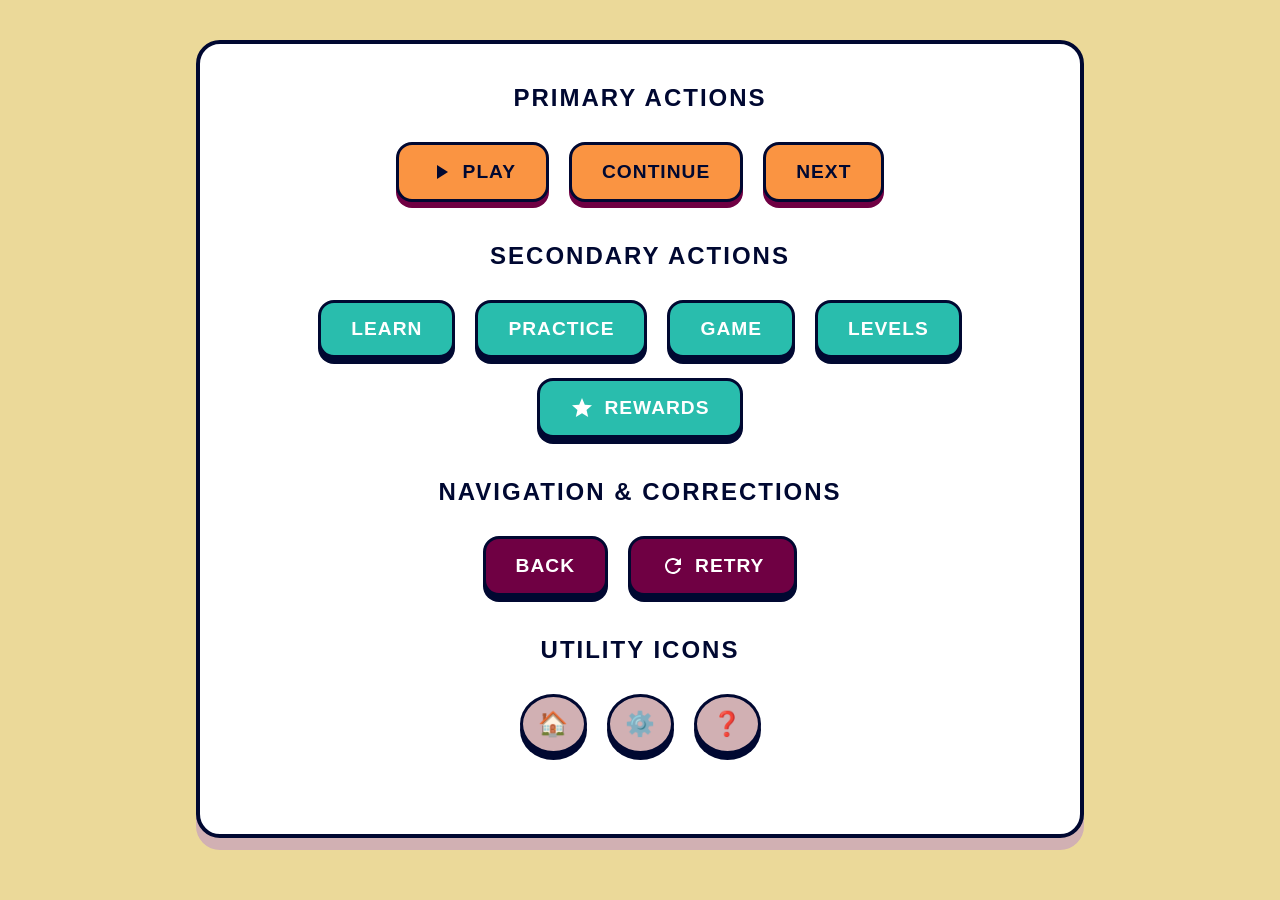
==== ui/ui_button_style_prototype.html @ 6297f41d "Add the UI button style prototype as provided Kept exactly as delivered, so the cleanup that follows" ====
<!DOCTYPE html>
<html lang="en">
<head>
<meta charset="UTF-8">
<meta name="viewport" content="width=device-width, initial-scale=1.0">
<title>iTab Quest - UI Button Style Sheet</title>
<style>
    :root {
        --deep-indigo: #000831;
        --pansy-purple: #6F0043;
        --cerulean-blue: #29BDAD;
        --golden-yellow: #FA9442;
        --ivory-buff: #EBD999;
        --fawn: #D1B0B3;
        --white: #FFFFFF;
    }

    body {
        background-color: var(--ivory-buff);
        font-family: 'Inter', sans-serif;
        display: flex;
        justify-content: center;
        padding: 40px;
        margin: 0;
    }

    .ui-board {
        background-color: var(--white);
        border: 4px solid var(--deep-indigo);
        border-radius: 24px;
        padding: 40px;
        max-width: 800px;
        width: 100%;
        box-shadow: 0 12px 0 var(--fawn);
    }

    h2 {
        color: var(--deep-indigo);
        text-align: center;
        margin-top: 0;
        margin-bottom: 30px;
        font-size: 1.5rem;
        text-transform: uppercase;
        letter-spacing: 2px;
    }

    .button-group {
        display: flex;
        flex-wrap: wrap;
        gap: 20px;
        justify-content: center;
        margin-bottom: 40px;
    }

    /* Core Button Style */
    .btn {
        position: relative;
        display: inline-flex;
        align-items: center;
        justify-content: center;
        gap: 10px;
        font-family: 'Space Grotesk', 'Inter', sans-serif;
        font-weight: 800;
        font-size: 1.2rem;
        text-transform: uppercase;
        letter-spacing: 1px;
        color: var(--white);
        text-decoration: none;
        border: 3px solid var(--deep-indigo);
        border-radius: 16px;
        padding: 15px 30px;
        cursor: pointer;
        transition: transform 0.1s active;
        user-select: none;
    }

    /* Press Effect */
    .btn:active {
        transform: translateY(6px);
        box-shadow: 0 0 0 transparent !important;
    }

    /* Primary Action (Play, Next, Continue) */
    .btn-primary {
        background-color: var(--golden-yellow);
        box-shadow: 0 6px 0 var(--pansy-purple);
        color: var(--deep-indigo);
    }

    /* Secondary Action (Learn, Practice, Levels, Rewards) */
    .btn-secondary {
        background-color: var(--cerulean-blue);
        box-shadow: 0 6px 0 var(--deep-indigo);
    }

    /* Tertiary / Danger Action (Retry, Back) */
    .btn-tertiary {
        background-color: var(--pansy-purple);
        box-shadow: 0 6px 0 var(--deep-indigo);
    }

    /* Utility Icons (Home, Settings, Help) */
    .btn-icon {
        padding: 15px;
        border-radius: 50%;
        background-color: var(--fawn);
        box-shadow: 0 6px 0 var(--deep-indigo);
        color: var(--deep-indigo);
        font-size: 1.5rem;
        line-height: 1;
    }

    /* Placeholder SVG Icons */
    .icon {
        width: 24px;
        height: 24px;
        fill: currentColor;
    }
</style>
</head>
<body>

<div class="ui-board">
    <h2>Primary Actions</h2>
    <div class="button-group">
        <button class="btn btn-primary">
            <svg class="icon" viewBox="0 0 24 24"><path d="M8 5v14l11-7z"/></svg>
            Play
        </button>
        <button class="btn btn-primary">Continue</button>
        <button class="btn btn-primary">Next</button>
    </div>

    <h2>Secondary Actions</h2>
    <div class="button-group">
        <button class="btn btn-secondary">Learn</button>
        <button class="btn btn-secondary">Practice</button>
        <button class="btn btn-secondary">Game</button>
        <button class="btn btn-secondary">Levels</button>
        <button class="btn btn-secondary">
            <svg class="icon" viewBox="0 0 24 24"><path d="M12 17.27L18.18 21l-1.64-7.03L22 9.24l-7.19-.61L12 2 9.19 8.63 2 9.24l5.46 4.73L5.82 21z"/></svg>
            Rewards
        </button>
    </div>

    <h2>Navigation & Corrections</h2>
    <div class="button-group">
        <button class="btn btn-tertiary">Back</button>
        <button class="btn btn-tertiary">
            <svg class="icon" viewBox="0 0 24 24"><path d="M17.65 6.35C16.2 4.9 14.21 4 12 4c-4.42 0-7.99 3.58-7.99 8s3.57 8 7.99 8c3.73 0 6.84-2.55 7.73-6h-2.08c-.82 2.33-3.04 4-5.65 4-3.31 0-6-2.69-6-6s2.69-6 6-6c1.66 0 3.14.69 4.22 1.78L13 11h7V4l-2.35 2.35z"/></svg>
            Retry
        </button>
    </div>

    <h2>Utility Icons</h2>
    <div class="button-group">
        <button class="btn btn-icon" aria-label="Home">🏠</button>
        <button class="btn btn-icon" aria-label="Settings">⚙️</button>
        <button class="btn btn-icon" aria-label="Help">❓</button>
    </div>
</div>

</body>
</html>
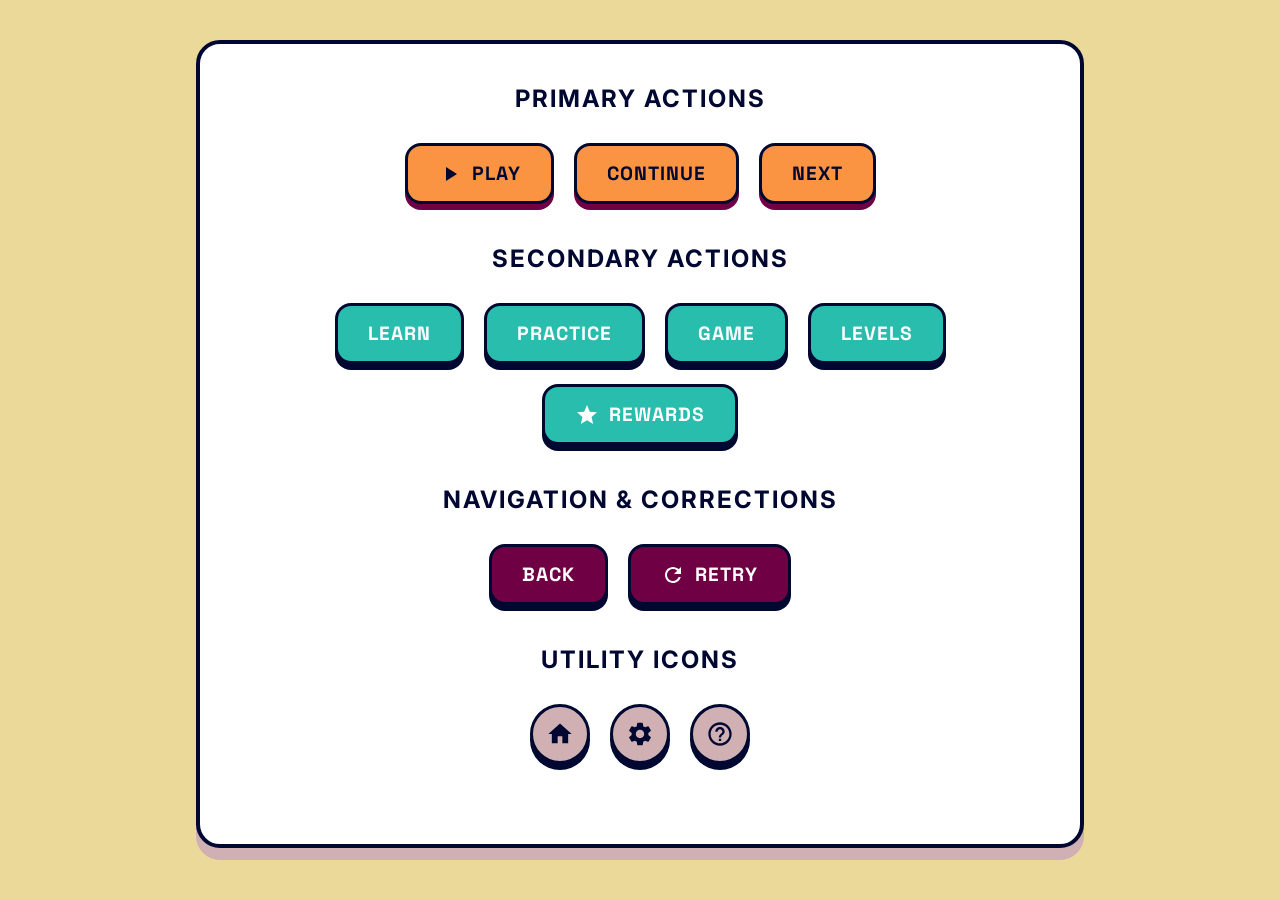
==== commit f6b4a751: "Tidy the UI button prototype without changing its look - The transition rule was invalid ("0.1s acti" ====
--- a/ui/ui_button_style_prototype.html
+++ b/ui/ui_button_style_prototype.html
@@ -4,6 +4,9 @@
 <meta charset="UTF-8">
 <meta name="viewport" content="width=device-width, initial-scale=1.0">
 <title>iTab Quest - UI Button Style Sheet</title>
+<link rel="preconnect" href="https://fonts.googleapis.com">
+<link rel="preconnect" href="https://fonts.gstatic.com" crossorigin>
+<link href="https://fonts.googleapis.com/css2?family=Inter:wght@400;700&family=Space+Grotesk:wght@700&display=swap" rel="stylesheet">
 <style>
     :root {
         --deep-indigo: #000831;
@@ -13,32 +16,33 @@
         --ivory-buff: #EBD999;
         --fawn: #D1B0B3;
         --white: #FFFFFF;
+
+        --press-depth: 6px;
     }
 
     body {
+        margin: 0;
+        padding: 40px;
+        display: flex;
+        justify-content: center;
         background-color: var(--ivory-buff);
         font-family: 'Inter', sans-serif;
-        display: flex;
-        justify-content: center;
-        padding: 40px;
-        margin: 0;
     }
 
     .ui-board {
+        width: 100%;
+        max-width: 800px;
+        padding: 40px;
         background-color: var(--white);
         border: 4px solid var(--deep-indigo);
         border-radius: 24px;
-        padding: 40px;
-        max-width: 800px;
-        width: 100%;
         box-shadow: 0 12px 0 var(--fawn);
     }
 
     h2 {
+        margin: 0 0 30px;
         color: var(--deep-indigo);
         text-align: center;
-        margin-top: 0;
-        margin-bottom: 30px;
         font-size: 1.5rem;
         text-transform: uppercase;
         letter-spacing: 2px;
@@ -47,74 +51,91 @@
     .button-group {
         display: flex;
         flex-wrap: wrap;
+        justify-content: center;
         gap: 20px;
-        justify-content: center;
         margin-bottom: 40px;
     }
 
-    /* Core Button Style */
+    /* Core button */
     .btn {
-        position: relative;
         display: inline-flex;
         align-items: center;
         justify-content: center;
         gap: 10px;
+        padding: 15px 30px;
+        border: 3px solid var(--deep-indigo);
+        border-radius: 16px;
+        color: var(--white);
         font-family: 'Space Grotesk', 'Inter', sans-serif;
-        font-weight: 800;
+        font-weight: 700;
         font-size: 1.2rem;
         text-transform: uppercase;
         letter-spacing: 1px;
-        color: var(--white);
         text-decoration: none;
-        border: 3px solid var(--deep-indigo);
-        border-radius: 16px;
-        padding: 15px 30px;
         cursor: pointer;
-        transition: transform 0.1s active;
         user-select: none;
+        transition: transform 0.1s, box-shadow 0.1s, filter 0.1s;
     }
 
-    /* Press Effect */
-    .btn:active {
-        transform: translateY(6px);
-        box-shadow: 0 0 0 transparent !important;
+    .btn:hover {
+        filter: brightness(1.06);
     }
 
-    /* Primary Action (Play, Next, Continue) */
+    /* Press: the button drops onto its shadow. */
+    .btn:active {
+        transform: translateY(var(--press-depth));
+        box-shadow: none;
+    }
+
+    .btn:focus-visible {
+        outline: 3px solid var(--cerulean-blue);
+        outline-offset: 4px;
+    }
+
+    /* Primary action (Play, Continue, Next) */
     .btn-primary {
         background-color: var(--golden-yellow);
-        box-shadow: 0 6px 0 var(--pansy-purple);
+        box-shadow: 0 var(--press-depth) 0 var(--pansy-purple);
         color: var(--deep-indigo);
     }
 
-    /* Secondary Action (Learn, Practice, Levels, Rewards) */
+    /* Secondary action (Learn, Practice, Game, Levels, Rewards) */
     .btn-secondary {
         background-color: var(--cerulean-blue);
-        box-shadow: 0 6px 0 var(--deep-indigo);
+        box-shadow: 0 var(--press-depth) 0 var(--deep-indigo);
     }
 
-    /* Tertiary / Danger Action (Retry, Back) */
+    /* Navigation and corrections (Back, Retry) */
     .btn-tertiary {
         background-color: var(--pansy-purple);
-        box-shadow: 0 6px 0 var(--deep-indigo);
+        box-shadow: 0 var(--press-depth) 0 var(--deep-indigo);
     }
 
-    /* Utility Icons (Home, Settings, Help) */
+    /* Round utility buttons (Home, Settings, Help) */
     .btn-icon {
-        padding: 15px;
+        width: 60px;
+        height: 60px;
+        padding: 0;
         border-radius: 50%;
         background-color: var(--fawn);
-        box-shadow: 0 6px 0 var(--deep-indigo);
+        box-shadow: 0 var(--press-depth) 0 var(--deep-indigo);
         color: var(--deep-indigo);
-        font-size: 1.5rem;
-        line-height: 1;
     }
 
-    /* Placeholder SVG Icons */
     .icon {
         width: 24px;
         height: 24px;
+        flex-shrink: 0;
         fill: currentColor;
+    }
+
+    .btn-icon .icon {
+        width: 28px;
+        height: 28px;
+    }
+
+    @media (prefers-reduced-motion: reduce) {
+        .btn { transition: none; }
     }
 </style>
 </head>
@@ -123,40 +144,46 @@
 <div class="ui-board">
     <h2>Primary Actions</h2>
     <div class="button-group">
-        <button class="btn btn-primary">
-            <svg class="icon" viewBox="0 0 24 24"><path d="M8 5v14l11-7z"/></svg>
+        <button type="button" class="btn btn-primary">
+            <svg class="icon" viewBox="0 0 24 24" aria-hidden="true" focusable="false"><path d="M8 5v14l11-7z"/></svg>
             Play
         </button>
-        <button class="btn btn-primary">Continue</button>
-        <button class="btn btn-primary">Next</button>
+        <button type="button" class="btn btn-primary">Continue</button>
+        <button type="button" class="btn btn-primary">Next</button>
     </div>
 
     <h2>Secondary Actions</h2>
     <div class="button-group">
-        <button class="btn btn-secondary">Learn</button>
-        <button class="btn btn-secondary">Practice</button>
-        <button class="btn btn-secondary">Game</button>
-        <button class="btn btn-secondary">Levels</button>
-        <button class="btn btn-secondary">
-            <svg class="icon" viewBox="0 0 24 24"><path d="M12 17.27L18.18 21l-1.64-7.03L22 9.24l-7.19-.61L12 2 9.19 8.63 2 9.24l5.46 4.73L5.82 21z"/></svg>
+        <button type="button" class="btn btn-secondary">Learn</button>
+        <button type="button" class="btn btn-secondary">Practice</button>
+        <button type="button" class="btn btn-secondary">Game</button>
+        <button type="button" class="btn btn-secondary">Levels</button>
+        <button type="button" class="btn btn-secondary">
+            <svg class="icon" viewBox="0 0 24 24" aria-hidden="true" focusable="false"><path d="M12 17.27L18.18 21l-1.64-7.03L22 9.24l-7.19-.61L12 2 9.19 8.63 2 9.24l5.46 4.73L5.82 21z"/></svg>
             Rewards
         </button>
     </div>
 
-    <h2>Navigation & Corrections</h2>
+    <h2>Navigation &amp; Corrections</h2>
     <div class="button-group">
-        <button class="btn btn-tertiary">Back</button>
-        <button class="btn btn-tertiary">
-            <svg class="icon" viewBox="0 0 24 24"><path d="M17.65 6.35C16.2 4.9 14.21 4 12 4c-4.42 0-7.99 3.58-7.99 8s3.57 8 7.99 8c3.73 0 6.84-2.55 7.73-6h-2.08c-.82 2.33-3.04 4-5.65 4-3.31 0-6-2.69-6-6s2.69-6 6-6c1.66 0 3.14.69 4.22 1.78L13 11h7V4l-2.35 2.35z"/></svg>
+        <button type="button" class="btn btn-tertiary">Back</button>
+        <button type="button" class="btn btn-tertiary">
+            <svg class="icon" viewBox="0 0 24 24" aria-hidden="true" focusable="false"><path d="M17.65 6.35C16.2 4.9 14.21 4 12 4c-4.42 0-7.99 3.58-7.99 8s3.57 8 7.99 8c3.73 0 6.84-2.55 7.73-6h-2.08c-.82 2.33-3.04 4-5.65 4-3.31 0-6-2.69-6-6s2.69-6 6-6c1.66 0 3.14.69 4.22 1.78L13 11h7V4l-2.35 2.35z"/></svg>
             Retry
         </button>
     </div>
 
     <h2>Utility Icons</h2>
     <div class="button-group">
-        <button class="btn btn-icon" aria-label="Home">🏠</button>
-        <button class="btn btn-icon" aria-label="Settings">⚙️</button>
-        <button class="btn btn-icon" aria-label="Help">❓</button>
+        <button type="button" class="btn btn-icon" aria-label="Home">
+            <svg class="icon" viewBox="0 0 24 24" aria-hidden="true" focusable="false"><path d="M10 20v-6h4v6h5v-8h3L12 3 2 12h3v8z"/></svg>
+        </button>
+        <button type="button" class="btn btn-icon" aria-label="Settings">
+            <svg class="icon" viewBox="0 0 24 24" aria-hidden="true" focusable="false"><path d="M19.14 12.94c.04-.3.06-.61.06-.94 0-.32-.02-.64-.07-.94l2.03-1.58c.18-.14.23-.41.12-.61l-1.92-3.32c-.12-.22-.37-.29-.59-.22l-2.39.96c-.5-.38-1.03-.7-1.62-.94l-.36-2.54c-.04-.24-.24-.41-.48-.41h-3.84c-.24 0-.43.17-.47.41l-.36 2.54c-.59.24-1.13.57-1.62.94l-2.39-.96c-.22-.08-.47 0-.59.22L2.74 8.87c-.12.21-.08.47.12.61l2.03 1.58c-.05.3-.09.63-.09.94s.02.64.07.94l-2.03 1.58c-.18.14-.23.41-.12.61l1.92 3.32c.12.22.37.29.59.22l2.39-.96c.5.38 1.03.7 1.62.94l.36 2.54c.05.24.24.41.48.41h3.84c.24 0 .44-.17.47-.41l.36-2.54c.59-.24 1.13-.56 1.62-.94l2.39.96c.22.08.47 0 .59-.22l1.92-3.32c.12-.22.07-.47-.12-.61l-2.01-1.58zM12 15.6c-1.98 0-3.6-1.62-3.6-3.6s1.62-3.6 3.6-3.6 3.6 1.62 3.6 3.6-1.62 3.6-3.6 3.6z"/></svg>
+        </button>
+        <button type="button" class="btn btn-icon" aria-label="Help">
+            <svg class="icon" viewBox="0 0 24 24" aria-hidden="true" focusable="false"><path d="M11 18h2v-2h-2v2zm1-16C6.48 2 2 6.48 2 12s4.48 10 10 10 10-4.48 10-10S17.52 2 12 2zm0 18c-4.41 0-8-3.59-8-8s3.59-8 8-8 8 3.59 8 8-3.59 8-8 8zm0-14c-2.21 0-4 1.79-4 4h2c0-1.1.9-2 2-2s2 .9 2 2c0 2-3 1.75-3 5h2c0-2.25 3-2.5 3-5 0-2.21-1.79-4-4-4z"/></svg>
+        </button>
     </div>
 </div>
 
